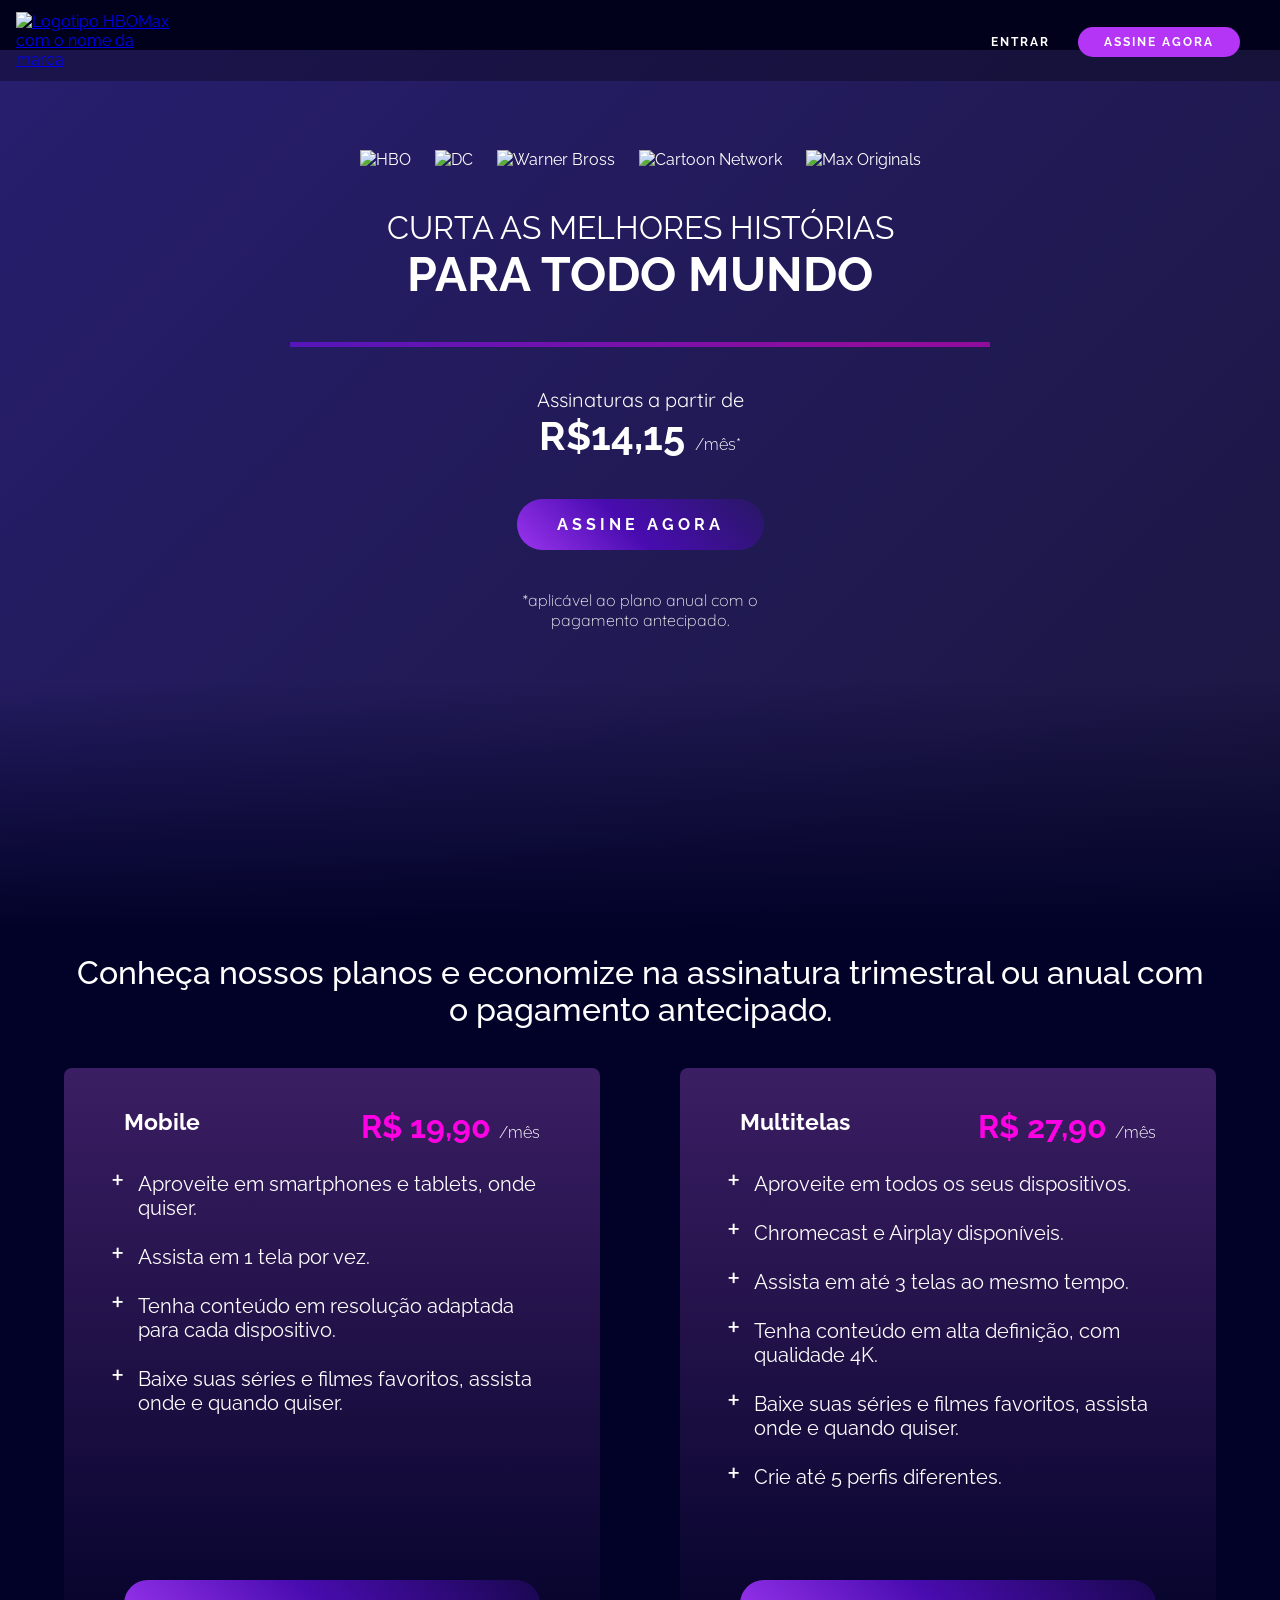
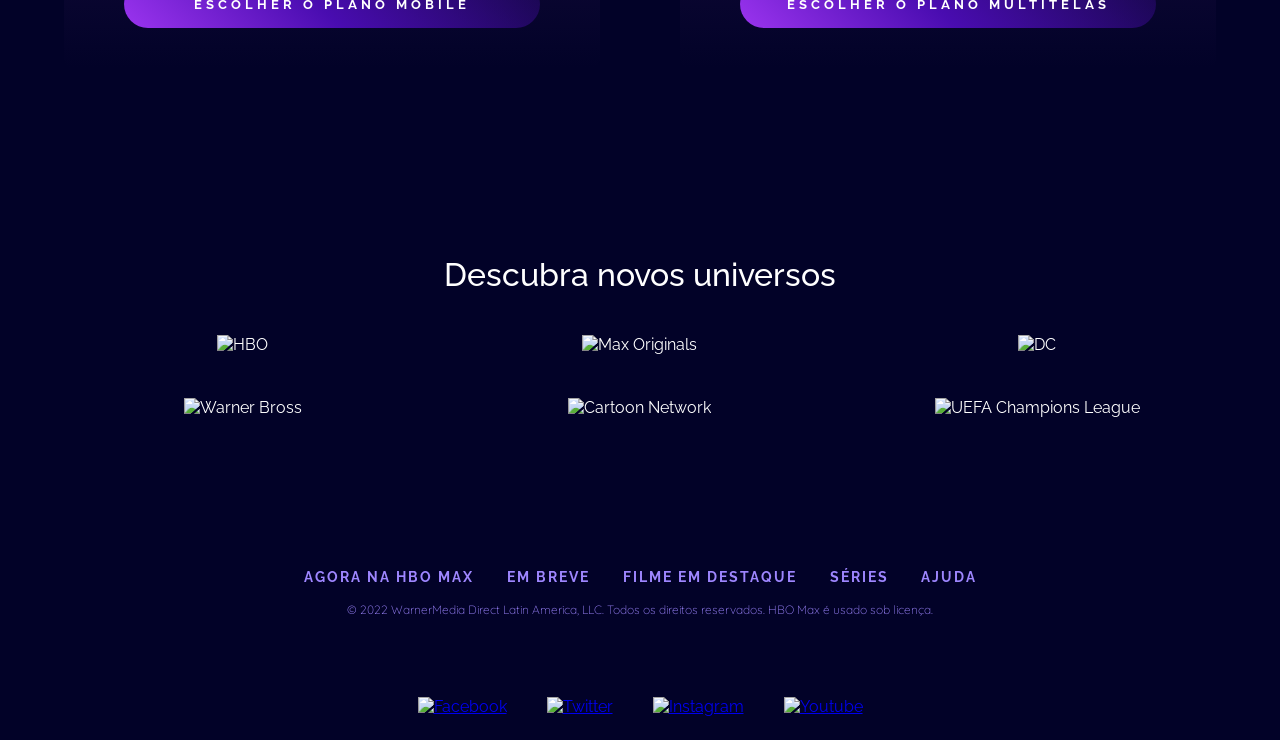
==== index.html @ 7de91bda "Revert "Merge pull request #1 from gustavoc0imbra/template-desafio - Reset Project" This reverts com" ====
<!DOCTYPE html>
<html lang="en">
  <head>
    <meta charset="UTF-8" />
    <meta http-equiv="X-UA-Compatible" content="IE=edge" />
    <meta name="viewport" content="width=device-width, initial-scale=1.0" />
    <link rel="stylesheet" href="assets/css/index.css" />
    <title>HBO Max</title>
  </head>
  <body>
    <nav class="menu">
      <a href="index.html" class="menu__logo">
        <img
          src="assets/images/hbo-logo.svg"
          alt="Logotipo HBOMax com o nome da marca"
          class="menu__logo-image"
        />
      </a>
      <div>
        <a href="signIn.html" class="menu__item">Entrar</a>
        <a href="#subscription" class="menu__item menu__item--button button">
          Assine Agora
        </a>
      </div>
    </nav>
    <header class="header">
      <div class="header__content">
        <div class="header__channels">
          <img class="header__channel" src="assets/images/hbo.png" alt="HBO" />
          <img class="header__channel" src="assets/images/dc.png" alt="DC" />
          <img
            class="header__channel"
            src="assets/images/wb.png"
            alt="Warner Bross"
          />
          <img
            class="header__channel"
            src="assets/images/cartoon-network_neutral.png"
            alt="Cartoon Network"
          />
          <img
            class="header__channel"
            src="assets/images/max_originals.png"
            alt="Max Originals"
          />
        </div>
        <h1 class="header__title">
          <span class="header__title--light">Curta as melhores histórias</span>
          Para todo mundo
        </h1>
        <div class="divider"></div>
        <div class="offer">
          <p>Assinaturas a partir de</p>
          <p class="offer__price">
            R$14,15 <span class="offer__price--small">/mês*</span>
          </p>
        </div>
        <a href="#subscription" class="button button--gradient header__button">
          Assine agora
        </a>
        <p class="text--small">
          *aplicável ao plano anual com o pagamento antecipado.
        </p>
      </div>
    </header>

    <main>
      <section id="subscription" class="subscription">
        <div class="container">
          <h2 class="title">
            Conheça nossos planos e economize na assinatura trimestral ou anual
            com o pagamento antecipado.
          </h2>
          <div class="subscription__plans">
            <div class="subscription__card">
              <div>
                <div class="subscription__plan">
                  <h3>Mobile</h3>
                  <p class="subscription__price">
                    R$ 19,90 <span class="text--small">/mês</span>
                  </p>
                </div>

                <ul class="subscription__goals">
                  <li class="subscription__description">
                    Aproveite em smartphones e tablets, onde quiser.
                  </li>
                  <li class="subscription__description">
                    Assista em 1 tela por vez.
                  </li>
                  <li class="subscription__description">
                    Tenha conteúdo em resolução adaptada para cada dispositivo.
                  </li>
                  <li class="subscription__description">
                    Baixe suas séries e filmes favoritos, assista onde e quando
                    quiser.
                  </li>
                </ul>
              </div>
              <button class="button button--gradient">
                Escolher o Plano Mobile
              </button>
            </div>

            <div class="subscription__card">
              <div>
                <div class="subscription__plan">
                  <h3>Multitelas</h3>
                  <p class="subscription__price">
                    R$ 27,90 <span class="text--small">/mês</span>
                  </p>
                </div>

                <ul>
                  <li class="subscription__description">
                    Aproveite em todos os seus dispositivos.
                  </li>
                  <li class="subscription__description">
                    Chromecast e Airplay disponíveis.
                  </li>
                  <li class="subscription__description">
                    Assista em até 3 telas ao mesmo tempo.
                  </li>
                  <li class="subscription__description">
                    Tenha conteúdo em alta definição, com qualidade 4K.
                  </li>
                  <li class="subscription__description">
                    Baixe suas séries e filmes favoritos, assista onde e quando
                    quiser.
                  </li>
                  <li class="subscription__description">
                    Crie até 5 perfis diferentes.
                  </li>
                </ul>
              </div>
              <button class="button button--gradient">
                Escolher o Plano Multitelas
              </button>
            </div>
          </div>
        </div>
      </section>

      <section id="contents" class="contents container">
        <h2 class="title">Descubra novos universos</h2>
        <div class="contents__container">
          <div class="contents__card">
            <img
              class="contents__image"
              src="assets/images/hbo-default_0.webp"
              alt="HBO"
            />
          </div>
          <div class="contents__card">
            <img
              class="contents__image"
              src="assets/images/MAX-Default.webp"
              alt="Max Originals"
            />
          </div>
          <div class="contents__card">
            <img
              class="contents__image"
              src="assets/images/DC_Default.webp"
              alt="DC"
            />
          </div>
          <div class="contents__card">
            <img
              class="contents__image"
              src="assets/images/WB-Default.webp"
              alt="Warner Bross"
            />
          </div>
          <div class="contents__card">
            <img
              class="contents__image"
              src="assets/images/CN-Default.webp"
              alt="Cartoon Network"
            />
          </div>
          <div class="contents__card">
            <img
              class="contents__image"
              src="assets/images/UCL-Default.webp"
              alt="UEFA Champions League"
            />
          </div>
        </div>
      </section>
    </main>

    <footer class="footer container">
      <div>
        <a class="footer__link" href="https://www.hbomax.com/br/pt/sitemap">
          Agora na HBO Max
        </a>
        <a class="footer__link" href="https://www.hbomax.com/br/pt/coming-soon">
          Em breve
        </a>
        <a class="footer__link" href="https://www.hbomax.com/br/pt/feature">
          Filme em destaque
        </a>
        <a class="footer__link" href="https://www.hbomax.com/br/pt/series"
          >Séries</a
        >
        <a class="footer__link" href="https://help.hbomax.com/br">Ajuda</a>
      </div>
      <p class="text--small footer__legal">
        © 2022 WarnerMedia Direct Latin America, LLC. Todos os direitos
        reservados. HBO Max é usado sob licença.
      </p>
      <div class="footer__social">
        <a
          href="https://www.facebook.com/HBOMaxBr/"
          class="footer__social-link"
        >
          <img src="assets/images/fb_0.png" alt="Facebook" />
        </a>
        <a href="https://twitter.com/HBOMaxBR" class="footer__social-link">
          <img src="assets/images/twitter_0.png" alt="Twitter" />
        </a>
        <a
          href="https://www.instagram.com/hbomaxbr/"
          class="footer__social-link"
        >
          <img src="assets/images/instagram_0.png" alt="Instagram" />
        </a>
        <a
          href="https://www.youtube.com/c/hbomaxbr"
          class="footer__social-link"
        >
          <img src="assets/images/youtube_0.png" alt="Youtube" />
        </a>
      </div>
    </footer>
  </body>
</html>
---- assets/css/index.css ----
@import url("./global.css");

main {
  background: url("../images/background-subscription.png") no-repeat;
  background-size: cover;
}

/* Header */
.header {
  position: relative;
  margin-top: 50px;
  padding: 100px 0 300px;
  background: linear-gradient(-45deg, #56125b, #0f0f10, #271e6e);
  background-size: 400% 400%;
  animation: gradient 10s ease infinite alternate;
}

.header::after {
  content: "";
  width: 100%;
  height: 250px;
  position: absolute;
  bottom: 0;
  background: linear-gradient(0deg, var(--primary-color), transparent);
}

.header__content {
  margin: auto;
  display: flex;
  flex-direction: column;
  align-items: center;
  gap: 40px;
  padding: 0 40px;
}

.header__channels {
  display: flex;
  flex-wrap: wrap;
  justify-content: center;
  gap: 24px;
}

.header__channel {
  object-fit: contain;
}

.header__title {
  text-transform: uppercase;
  text-align: center;
  font-size: 3rem;
}

.header__title--light {
  display: block;
  font-weight: lighter;
  font-size: 2rem;
}

.header .text--small {
  max-width: 300px;
  text-align: center;
}

.header__button {
  animation: wiggle 2.2s linear infinite;
}

/* Divider */

.divider {
  width: 70%;
  max-width: 700px;
  height: 5px;
  background: var(--divider-bg-color);
}

.offer {
  text-align: center;
  font-size: 1.25rem;
}

.offer__price {
  font-family: "Raleway", sans-serif;
  font-size: 2.5rem;
  font-weight: bold;
}

.offer__price--small {
  font-size: 1rem;
  font-weight: 300;
}

.title {
  font-size: 2rem;
  font-weight: 500;
}

/* Subscription Plans */

.subscription {
  background: url("../images/background-movies-series.png") no-repeat;
  background-size: cover;
  position: relative;
}

.subscription__plans {
  display: flex;
  justify-content: space-around;
  gap: 80px;
  margin: 40px 0;
  perspective: 2000px;
  perspective-origin: top;
}

.subscription__card {
  background: var(--card-bg-color);
  padding: 40px 60px;
  border-radius: 8px;
  display: flex;
  min-height: 600px;
  flex-direction: column;
  justify-content: space-between;
  transition: transform 1s ease-in-out;
}

.subscription__plans:has(.subscription__card:nth-child(1):hover)
  .subscription__card:nth-child(2) {
  transform: rotateY(-45deg);
}

.subscription__plans:has(.subscription__card:nth-child(2):hover)
  .subscription__card:nth-child(1) {
  transform: rotateY(45deg);
}

.subscription__description {
  text-align: left;
  list-style: none;
  font-size: 1.25rem;
  margin-bottom: 14px;
  padding-left: 14px;
}

.subscription__price {
  font-size: 2rem;
  font-family: "Raleway", sans-serif;
  color: var(--secondary-color);
  font-weight: 700;
}

.subscription__price .text--small {
  color: var(--text-color);
}

.subscription__description::marker {
  content: "+";
  font-size: 2rem;
  margin: 0 8px 0 0;
}

.subscription__plan {
  display: flex;
  justify-content: space-between;
  font-size: 1.25rem;
  margin-bottom: 16px;
}

/* Contents */
.contents {
  margin: 100px auto;
}

.contents__container {
  margin-top: 40px;
  display: grid;
  grid-template-columns: repeat(3, 1fr);
  gap: 40px;
}

.contents__card {
  border-radius: 16px;
  background-repeat: no-repeat;
  background-size: cover;
  background-position: center;
  border: 2px solid transparent;
  transition: transform 0.8s, background 0.8s, border 1s;
}

.contents__card:hover {
  transform: scale(1.05);
  border: 2px solid var(--tertiary-color);
}

.contents__card:hover .contents__image {
  opacity: 0;
}

.contents__image {
  width: 100%;
  object-fit: cover;
  object-position: center;
  transition: opacity 2s;
}

/* HBO Content */

.contents__card:nth-child(1):hover {
  background-image: url("../images/hbo-hover_0.webp");
}

/* Max Originals Content */

.contents__card:nth-child(2):hover {
  background-image: url("../images/MAX-Hover.webp");
}

/* DC Content */

.contents__card:nth-child(3):hover {
  background-image: url("../images/DC-Hover.webp");
}

/* WB Content */

.contents__card:nth-child(4):hover {
  background-image: url("../images/WB-Hover.webp");
}

/* CN Content */

.contents__card:nth-child(5):hover {
  background-image: url("../images/CN-Hover.png");
}

/* Champions League Content */

.contents__card:nth-child(6):hover {
  background-image: url("../images/UCL-Hover.webp");
}

/* Media Queries */

@media screen and (max-width: 1200px) {
  .subscription__plans {
    gap: 40px;
  }

  .contents__container {
    gap: 32px;
  }
}

@media screen and (max-width: 1140px) {
  .subscription__plans {
    flex-direction: column;
    align-items: center;
  }

  .subscription__card {
    max-width: 600px;
  }
}

@media screen and (max-width: 800px) {
  .contents__container {
    grid-template-columns: repeat(2, 1fr);
  }
}

@media screen and (max-width: 480px) {
  .subscription__price {
    font-size: 1.5rem;
  }

  .subscription__description {
    font-size: 1rem;
  }

  .subscription__plan {
    flex-direction: column;
    justify-content: center;
  }

  .subscription__card {
    padding: 40px;
  }

  .contents__container {
    grid-template-columns: repeat(6, 100%);
    grid-auto-flow: column;
    overflow: auto hidden;
  }
}

@media (pointer: coarse) {
  .contents__card:hover {
    transform: none;
  }

  .subscription__plans:has(.subscription__card:nth-child(1):hover)
    .subscription__card:nth-child(2),
  .subscription__plans:has(.subscription__card:nth-child(2):hover)
    .subscription__card:nth-child(1) {
    transform: none;
  }
}

/* Animations */

@keyframes gradient {
  0% {
    background-position: 0% 50%;
  }
  50% {
    background-position: 100% 50%;
  }
  100% {
    background-position: 0% 50%;
  }
}

@keyframes wiggle {
  0%,
  10% {
    transform: rotate(0);
  }
  15% {
    transform: rotate(-15deg);
  }
  20% {
    transform: rotate(10deg);
  }
  25% {
    transform: rotate(-10deg);
  }
  30% {
    transform: rotate(10deg);
  }
  35% {
    transform: rotate(-10deg);
  }
  40%,
  100% {
    transform: rotate(0);
  }
}
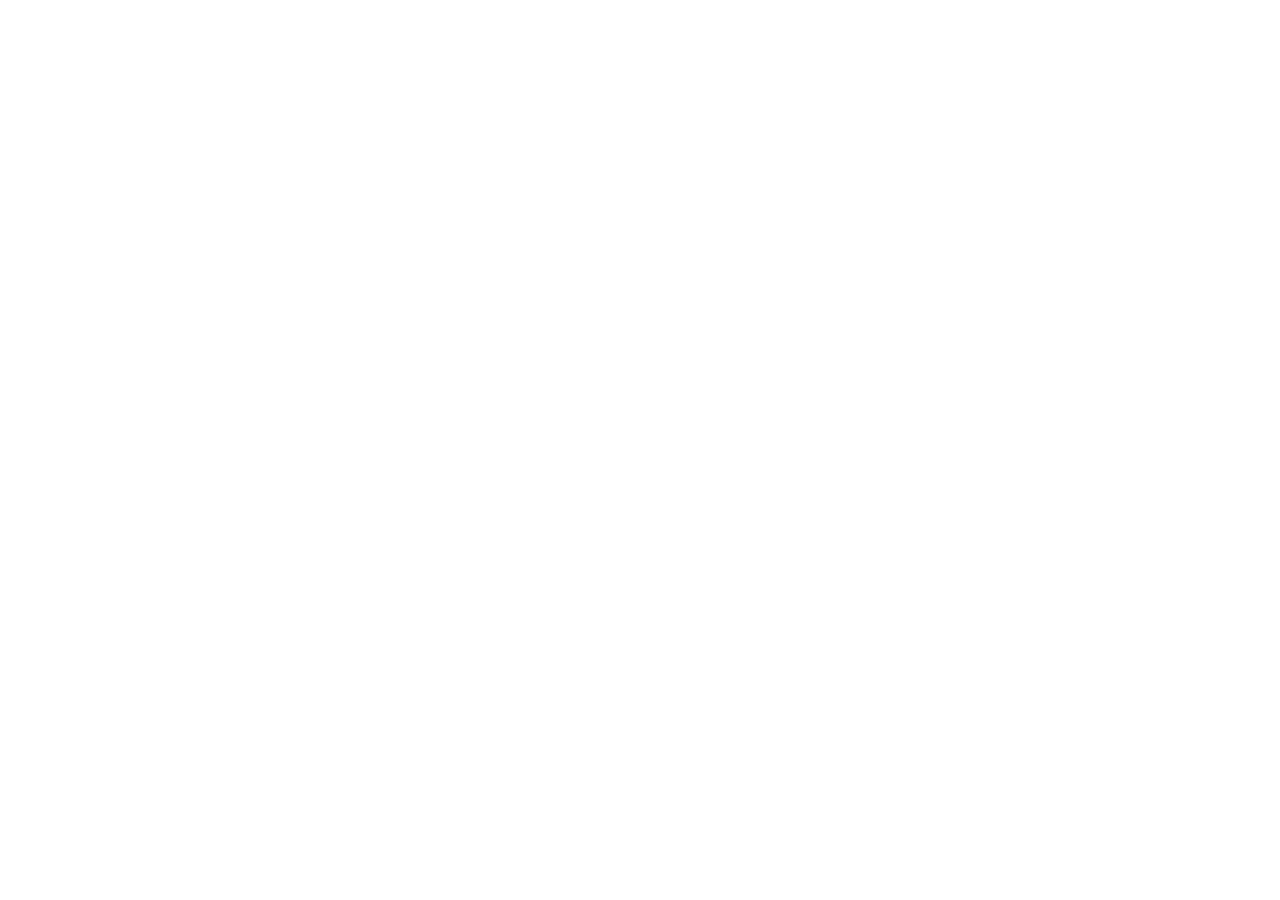
==== commit 6ee9d619: "Init Project" ====
--- a/index.html
+++ b/index.html
@@ -1,238 +1,11 @@
 <!DOCTYPE html>
 <html lang="en">
-  <head>
-    <meta charset="UTF-8" />
-    <meta http-equiv="X-UA-Compatible" content="IE=edge" />
-    <meta name="viewport" content="width=device-width, initial-scale=1.0" />
-    <link rel="stylesheet" href="assets/css/index.css" />
+<head>
+    <meta charset="UTF-8">
+    <meta name="viewport" content="width=device-width, initial-scale=1.0">
     <title>HBO Max</title>
-  </head>
-  <body>
-    <nav class="menu">
-      <a href="index.html" class="menu__logo">
-        <img
-          src="assets/images/hbo-logo.svg"
-          alt="Logotipo HBOMax com o nome da marca"
-          class="menu__logo-image"
-        />
-      </a>
-      <div>
-        <a href="signIn.html" class="menu__item">Entrar</a>
-        <a href="#subscription" class="menu__item menu__item--button button">
-          Assine Agora
-        </a>
-      </div>
-    </nav>
-    <header class="header">
-      <div class="header__content">
-        <div class="header__channels">
-          <img class="header__channel" src="assets/images/hbo.png" alt="HBO" />
-          <img class="header__channel" src="assets/images/dc.png" alt="DC" />
-          <img
-            class="header__channel"
-            src="assets/images/wb.png"
-            alt="Warner Bross"
-          />
-          <img
-            class="header__channel"
-            src="assets/images/cartoon-network_neutral.png"
-            alt="Cartoon Network"
-          />
-          <img
-            class="header__channel"
-            src="assets/images/max_originals.png"
-            alt="Max Originals"
-          />
-        </div>
-        <h1 class="header__title">
-          <span class="header__title--light">Curta as melhores histórias</span>
-          Para todo mundo
-        </h1>
-        <div class="divider"></div>
-        <div class="offer">
-          <p>Assinaturas a partir de</p>
-          <p class="offer__price">
-            R$14,15 <span class="offer__price--small">/mês*</span>
-          </p>
-        </div>
-        <a href="#subscription" class="button button--gradient header__button">
-          Assine agora
-        </a>
-        <p class="text--small">
-          *aplicável ao plano anual com o pagamento antecipado.
-        </p>
-      </div>
-    </header>
-
-    <main>
-      <section id="subscription" class="subscription">
-        <div class="container">
-          <h2 class="title">
-            Conheça nossos planos e economize na assinatura trimestral ou anual
-            com o pagamento antecipado.
-          </h2>
-          <div class="subscription__plans">
-            <div class="subscription__card">
-              <div>
-                <div class="subscription__plan">
-                  <h3>Mobile</h3>
-                  <p class="subscription__price">
-                    R$ 19,90 <span class="text--small">/mês</span>
-                  </p>
-                </div>
-
-                <ul class="subscription__goals">
-                  <li class="subscription__description">
-                    Aproveite em smartphones e tablets, onde quiser.
-                  </li>
-                  <li class="subscription__description">
-                    Assista em 1 tela por vez.
-                  </li>
-                  <li class="subscription__description">
-                    Tenha conteúdo em resolução adaptada para cada dispositivo.
-                  </li>
-                  <li class="subscription__description">
-                    Baixe suas séries e filmes favoritos, assista onde e quando
-                    quiser.
-                  </li>
-                </ul>
-              </div>
-              <button class="button button--gradient">
-                Escolher o Plano Mobile
-              </button>
-            </div>
-
-            <div class="subscription__card">
-              <div>
-                <div class="subscription__plan">
-                  <h3>Multitelas</h3>
-                  <p class="subscription__price">
-                    R$ 27,90 <span class="text--small">/mês</span>
-                  </p>
-                </div>
-
-                <ul>
-                  <li class="subscription__description">
-                    Aproveite em todos os seus dispositivos.
-                  </li>
-                  <li class="subscription__description">
-                    Chromecast e Airplay disponíveis.
-                  </li>
-                  <li class="subscription__description">
-                    Assista em até 3 telas ao mesmo tempo.
-                  </li>
-                  <li class="subscription__description">
-                    Tenha conteúdo em alta definição, com qualidade 4K.
-                  </li>
-                  <li class="subscription__description">
-                    Baixe suas séries e filmes favoritos, assista onde e quando
-                    quiser.
-                  </li>
-                  <li class="subscription__description">
-                    Crie até 5 perfis diferentes.
-                  </li>
-                </ul>
-              </div>
-              <button class="button button--gradient">
-                Escolher o Plano Multitelas
-              </button>
-            </div>
-          </div>
-        </div>
-      </section>
-
-      <section id="contents" class="contents container">
-        <h2 class="title">Descubra novos universos</h2>
-        <div class="contents__container">
-          <div class="contents__card">
-            <img
-              class="contents__image"
-              src="assets/images/hbo-default_0.webp"
-              alt="HBO"
-            />
-          </div>
-          <div class="contents__card">
-            <img
-              class="contents__image"
-              src="assets/images/MAX-Default.webp"
-              alt="Max Originals"
-            />
-          </div>
-          <div class="contents__card">
-            <img
-              class="contents__image"
-              src="assets/images/DC_Default.webp"
-              alt="DC"
-            />
-          </div>
-          <div class="contents__card">
-            <img
-              class="contents__image"
-              src="assets/images/WB-Default.webp"
-              alt="Warner Bross"
-            />
-          </div>
-          <div class="contents__card">
-            <img
-              class="contents__image"
-              src="assets/images/CN-Default.webp"
-              alt="Cartoon Network"
-            />
-          </div>
-          <div class="contents__card">
-            <img
-              class="contents__image"
-              src="assets/images/UCL-Default.webp"
-              alt="UEFA Champions League"
-            />
-          </div>
-        </div>
-      </section>
-    </main>
-
-    <footer class="footer container">
-      <div>
-        <a class="footer__link" href="https://www.hbomax.com/br/pt/sitemap">
-          Agora na HBO Max
-        </a>
-        <a class="footer__link" href="https://www.hbomax.com/br/pt/coming-soon">
-          Em breve
-        </a>
-        <a class="footer__link" href="https://www.hbomax.com/br/pt/feature">
-          Filme em destaque
-        </a>
-        <a class="footer__link" href="https://www.hbomax.com/br/pt/series"
-          >Séries</a
-        >
-        <a class="footer__link" href="https://help.hbomax.com/br">Ajuda</a>
-      </div>
-      <p class="text--small footer__legal">
-        © 2022 WarnerMedia Direct Latin America, LLC. Todos os direitos
-        reservados. HBO Max é usado sob licença.
-      </p>
-      <div class="footer__social">
-        <a
-          href="https://www.facebook.com/HBOMaxBr/"
-          class="footer__social-link"
-        >
-          <img src="assets/images/fb_0.png" alt="Facebook" />
-        </a>
-        <a href="https://twitter.com/HBOMaxBR" class="footer__social-link">
-          <img src="assets/images/twitter_0.png" alt="Twitter" />
-        </a>
-        <a
-          href="https://www.instagram.com/hbomaxbr/"
-          class="footer__social-link"
-        >
-          <img src="assets/images/instagram_0.png" alt="Instagram" />
-        </a>
-        <a
-          href="https://www.youtube.com/c/hbomaxbr"
-          class="footer__social-link"
-        >
-          <img src="assets/images/youtube_0.png" alt="Youtube" />
-        </a>
-      </div>
-    </footer>
-  </body>
-</html>
+</head>
+<body>
+    
+</body>
+</html>
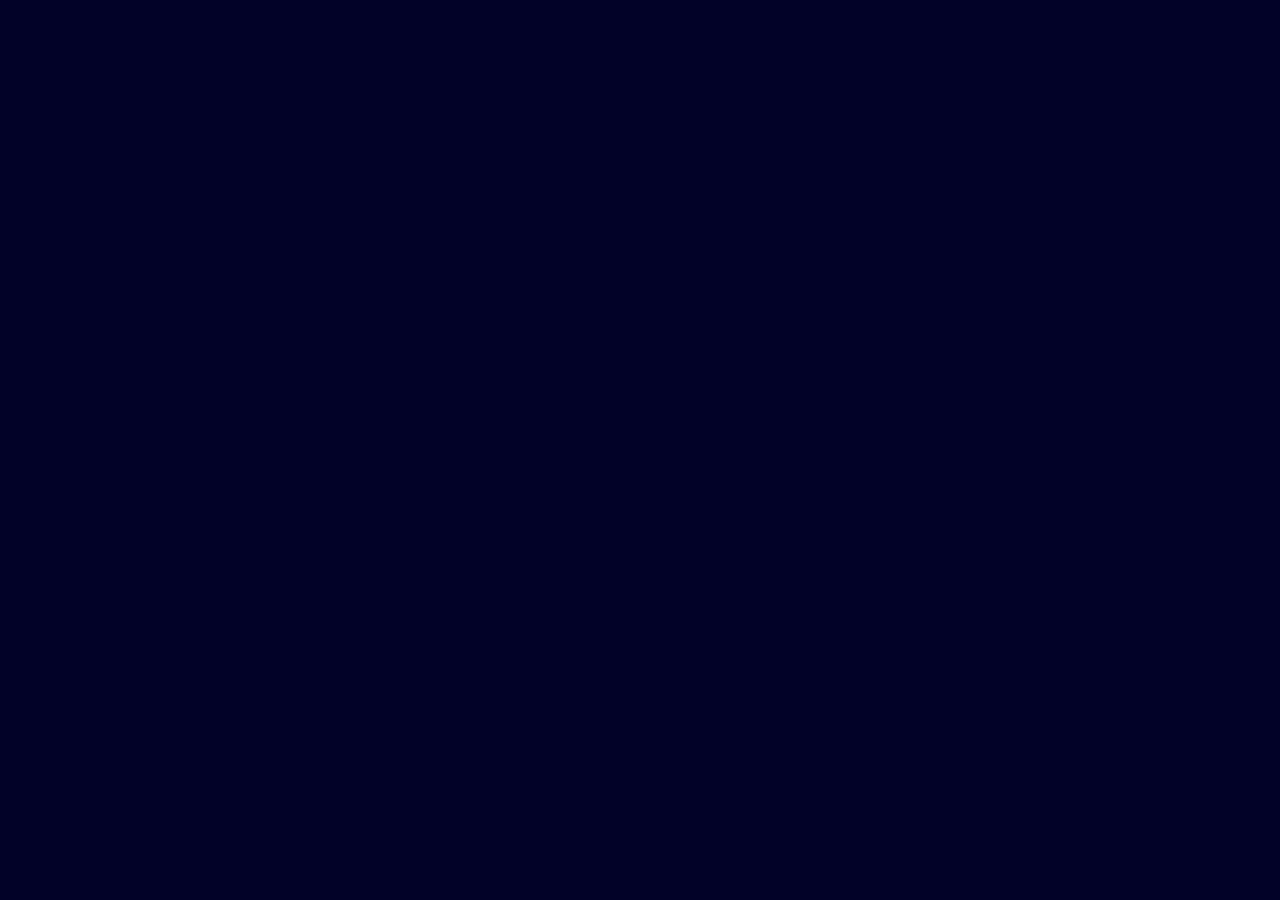
==== commit e4fc31c2: "Init Index Page" ====
--- a/index.html
+++ b/index.html
@@ -3,9 +3,9 @@
 <head>
     <meta charset="UTF-8">
     <meta name="viewport" content="width=device-width, initial-scale=1.0">
+    <link rel="stylesheet" href="./assets/css/index-style.css">
     <title>HBO Max</title>
 </head>
 <body>
-    
 </body>
 </html>
--- a/assets/css/index-style.css
+++ b/assets/css/index-style.css
@@ -0,0 +1 @@
+@import url("./global.css");
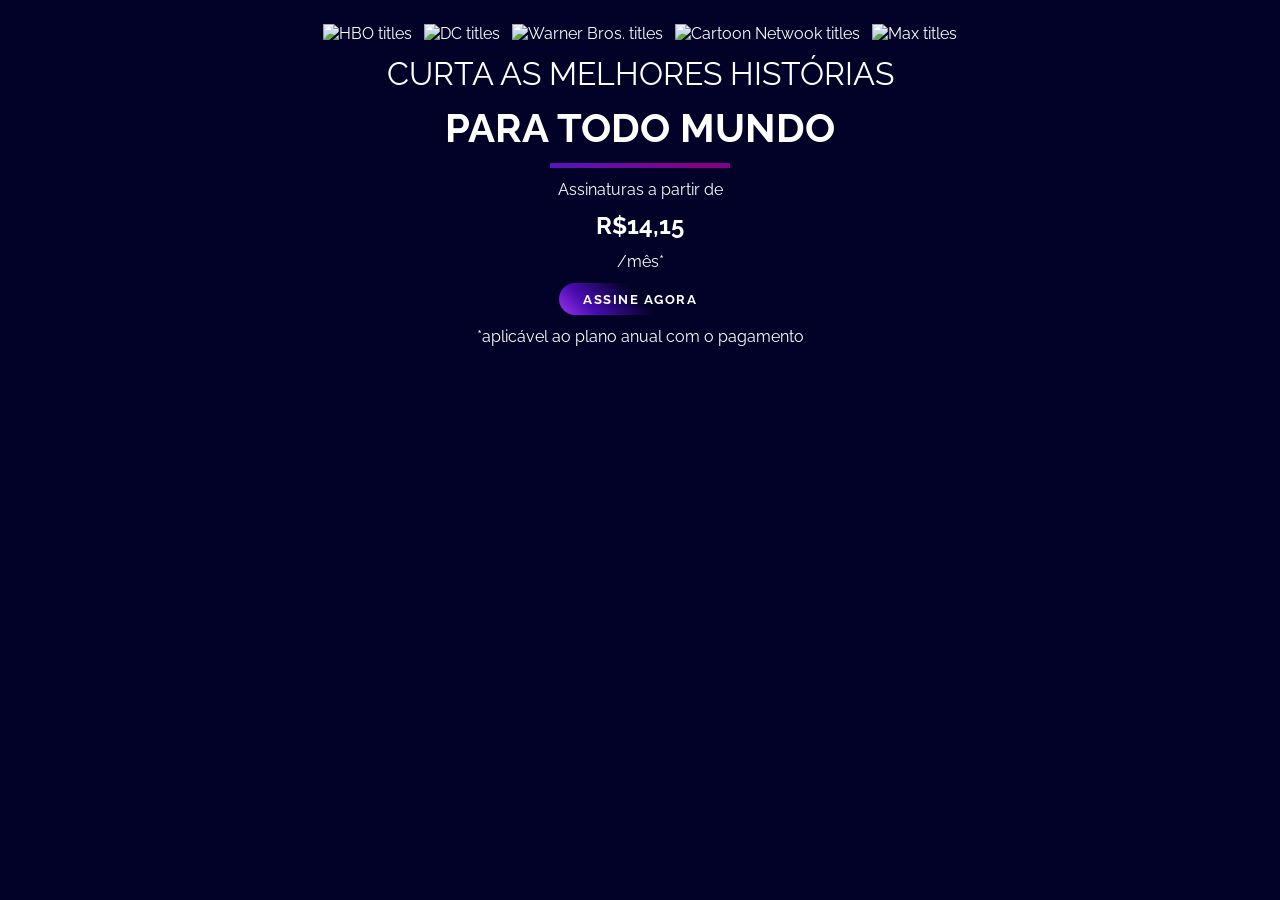
==== commit 9499fa9b: "Index page first section" ====
--- a/index.html
+++ b/index.html
@@ -7,5 +7,41 @@
     <title>HBO Max</title>
 </head>
 <body>
+    <main class="main">
+        <section class="main__section">
+            <div class="main__images">
+                <img class="main__image" src="./assets/images/hbo.png" alt="HBO titles">
+                <img class="main__image" src="./assets/images/dc.png" alt="DC titles">
+                <img class="main__image" src="./assets/images/wb.png" alt="Warner Bros. titles">
+                <img class="main__image" src="./assets/images/cartoon-network_neutral.png" alt="Cartoon Netwook titles">
+                <img class="main__image" src="./assets/images/max_originals.png" alt="Max titles">
+            </div>
+            <p class="main__text main__text-uppercase main__text-md">Curta as melhores histórias</p>
+            <h1 class="main__text main__text-uppercase main__text-lg">Para todo mundo</h1>
+            <hr class="main__divider">
+            <p>Assinaturas a partir de</p>
+            <h2>R$14,15</h2>
+            <p>/mês*</p>
+
+            <button class="main__button main__button-xl button__gradient" href="#">Assine agora</button>
+            <p>*aplicável ao plano anual com o pagamento</p>
+        </section>
+        <!-- <section>
+            <p>
+                Conheça nossos planos e economize na assinatura trimestral ou anual com o pagamento antecipado.
+            </p>
+            <div>
+                <h2>Mobile</h2>
+                <h2>R$ 19,90</h2> /mês
+                <ul>
+                    <li>Aproveite em smartphones e tablets, onde quiser.</li>
+                    <li>Assista em 1 tela por vez.</li>
+                    <li>Tenha o conteúdo em resolução adaptada para cada dispositivo.</li>
+                    <li>Baixe suas séries e filmes favoritos, assista onde e quando quiser.</li>
+                </ul>
+                <a href="#">Escolher o plano mobile</a>
+            </div>
+        </section> -->
+    </main>    
 </body>
 </html>
--- a/assets/css/index-style.css
+++ b/assets/css/index-style.css
@@ -1 +1,62 @@
-@import url("./global.css");+@import url("./global.css");
+
+.main__section {
+    display: flex;
+    justify-content: center;
+    align-items: center;
+    flex-direction: column;
+    gap: 12px;
+    padding: 24px;
+    text-align: center;
+}
+
+.main__images {
+    display: flex;
+    justify-content: center;
+    align-items: center;
+    flex-wrap: wrap;
+    gap: 12px;
+}
+
+.main__image {
+    object-fit: contain;
+}
+
+.main__divider {
+    border: none;
+    background: var(--divider-bg-color);
+    width: 180px;
+    height: 5px;
+}
+
+.main__text {
+
+}
+
+.main__text-md {
+    font-size: 2rem;
+}
+
+.main__text-lg {
+    font-size: 2.5rem;
+}
+
+.main__text-uppercase {
+    text-transform: uppercase;
+}
+
+.main__button {
+    border: none;
+    border-radius: 24px;
+    color: var(--text-color);
+    font-weight: bold;
+    letter-spacing: 1.5px;
+    text-transform: uppercase;
+    text-decoration: none;
+    text-align: center;
+    padding: 8px 24px;
+}
+
+.button__gradient {
+    background: var(--btn-bg-color-gradient);
+}
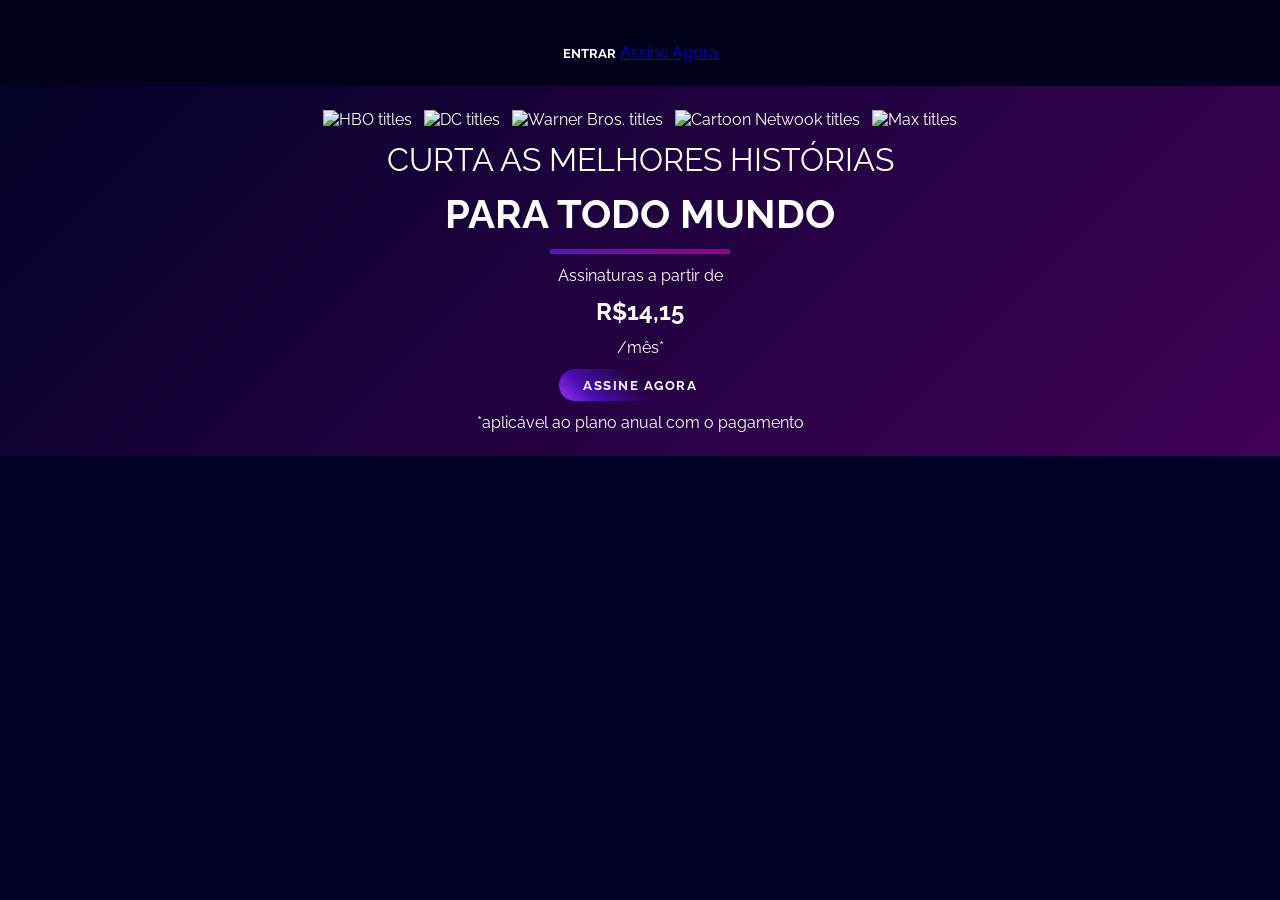
==== commit 7fa18be9: "background animation and init header section" ====
--- a/index.html
+++ b/index.html
@@ -7,6 +7,15 @@
     <title>HBO Max</title>
 </head>
 <body>
+    <header class="header">
+        <a href="./index.html">
+            <img src="./assets/images/hbo-logo.svg" alt="">
+        </a>
+        <div class="header__linkgroup">
+            <a class="header__link" href="./signIn.html">Entrar</a>
+            <a class="header__button-link" href="#">Assine Agora</a>
+        </div>
+    </header>
     <main class="main">
         <section class="main__section">
             <div class="main__images">
--- a/assets/css/index-style.css
+++ b/assets/css/index-style.css
@@ -1,6 +1,28 @@
 @import url("./global.css");
 
+.header {
+    background-color: var(--nav-bg-color);
+    display: flex;
+    flex-direction: column;
+    justify-content: center;
+    align-items: center;
+    opacity: 1;
+    padding: 24px;
+    position: sticky;
+    width: 100vw;
+}
+
+.header__link {
+    color: var(--text-color);
+    font-weight: bold;
+    font-size: 0.80rem;
+    text-decoration: none;
+    text-transform: uppercase;
+}
+
 .main__section {
+    background: linear-gradient(-45deg, var(--secondary-color), var(--primary-color));
+    background-size: 400% 400%;
     display: flex;
     justify-content: center;
     align-items: center;
@@ -8,6 +30,7 @@
     gap: 12px;
     padding: 24px;
     text-align: center;
+    animation: background_gradient 5s ease infinite alternate;
 }
 
 .main__images {
@@ -59,4 +82,16 @@
 
 .button__gradient {
     background: var(--btn-bg-color-gradient);
+}
+
+@keyframes background_gradient {
+    0% {
+        background-position: 0% 50%;
+    }
+    50% {
+        background-position: 100% 50%;
+    }
+    100% {
+        background-position: 0% 50%;
+    }
 }
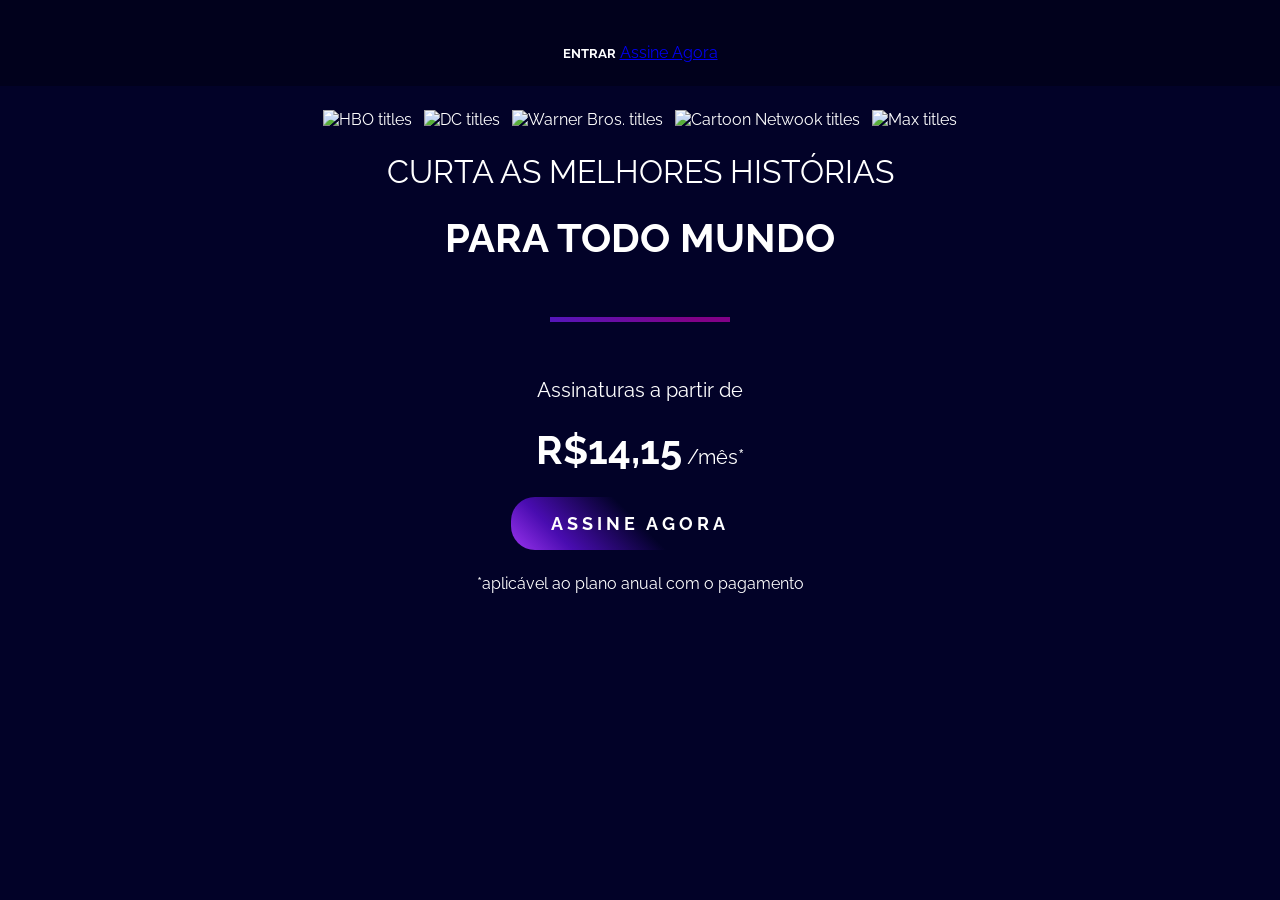
==== commit 9cc0f883: "add first section animation and button animation" ====
--- a/index.html
+++ b/index.html
@@ -28,11 +28,9 @@
             <p class="main__text main__text-uppercase main__text-md">Curta as melhores histórias</p>
             <h1 class="main__text main__text-uppercase main__text-lg">Para todo mundo</h1>
             <hr class="main__divider">
-            <p>Assinaturas a partir de</p>
-            <h2>R$14,15</h2>
-            <p>/mês*</p>
-
-            <button class="main__button main__button-xl button__gradient" href="#">Assine agora</button>
+            <p class="main__text">Assinaturas a partir de</p>
+            <h2 class="main__text main__text-lg main__subscription">R$14,15</h2>
+            <button class="main__button button-xl button__gradient button-wiggle" href="#">Assine agora</button>
             <p>*aplicável ao plano anual com o pagamento</p>
         </section>
         <!-- <section>
--- a/assets/css/index-style.css
+++ b/assets/css/index-style.css
@@ -21,16 +21,21 @@
 }
 
 .main__section {
-    background: linear-gradient(-45deg, var(--secondary-color), var(--primary-color));
+    background: linear-gradient(
+        -45deg,
+        #490cb0 0%,
+        #9b34ef 20%,
+        transparent 50%
+      );
     background-size: 400% 400%;
     display: flex;
     justify-content: center;
     align-items: center;
     flex-direction: column;
-    gap: 12px;
+    gap: 24px;
     padding: 24px;
     text-align: center;
-    animation: background_gradient 5s ease infinite alternate;
+    animation: background_gradient 10s ease infinite alternate;
 }
 
 .main__images {
@@ -50,10 +55,11 @@
     background: var(--divider-bg-color);
     width: 180px;
     height: 5px;
+    margin: 32px 0;
 }
 
 .main__text {
-
+    font-size: 1.25rem;
 }
 
 .main__text-md {
@@ -68,20 +74,35 @@
     text-transform: uppercase;
 }
 
+.main__subscription::after {
+    content: " /mês*";
+    font-size: 1.25rem;
+    font-weight: 400;
+}
+
 .main__button {
     border: none;
     border-radius: 24px;
     color: var(--text-color);
     font-weight: bold;
-    letter-spacing: 1.5px;
+    letter-spacing: 4px;
     text-transform: uppercase;
     text-decoration: none;
     text-align: center;
     padding: 8px 24px;
 }
 
+.button-xl {
+    font-size: 1.1rem;
+    padding: 16px 40px;
+}
+
 .button__gradient {
     background: var(--btn-bg-color-gradient);
+}
+
+.button-wiggle {
+    animation: wiggle 2s linear infinite;
 }
 
 @keyframes background_gradient {
@@ -94,4 +115,28 @@
     100% {
         background-position: 0% 50%;
     }
+}
+
+@keyframes wiggle {
+    0% {
+        transform: rotate(0);
+    }
+    15% {
+        transform: rotate(-15deg);
+    }
+    20% {
+        transform: rotate(10deg);
+    }
+    25% {
+        transform: rotate(-10deg);
+    }
+    30% {
+        transform: rotate(10deg);
+    }
+    35% {
+        transform: rotate(-10deg);
+    }
+    40%, 100% {
+        transform: rotate(0);
+    }
 }
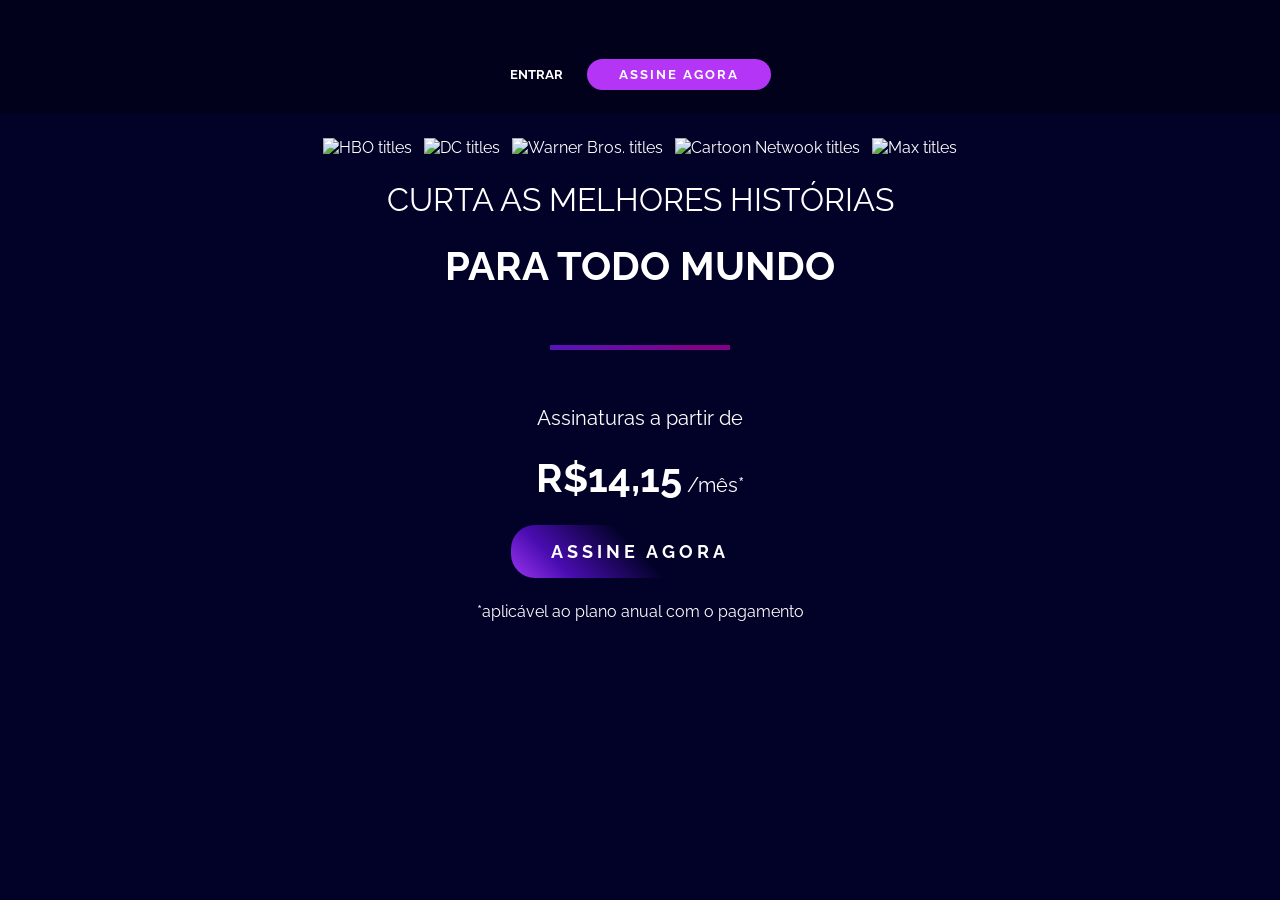
==== commit fc911564: "header button style" ====
--- a/index.html
+++ b/index.html
@@ -8,12 +8,12 @@
 </head>
 <body>
     <header class="header">
-        <a href="./index.html">
-            <img src="./assets/images/hbo-logo.svg" alt="">
+        <a class="header__imagecontainer" href="./index.html">
+            <img class="header__image" src="./assets/images/hbo-logo.svg" alt="">
         </a>
         <div class="header__linkgroup">
             <a class="header__link" href="./signIn.html">Entrar</a>
-            <a class="header__button-link" href="#">Assine Agora</a>
+            <a class="header__button" href="#">Assine Agora</a>
         </div>
     </header>
     <main class="main">
--- a/assets/css/index-style.css
+++ b/assets/css/index-style.css
@@ -6,10 +6,40 @@
     flex-direction: column;
     justify-content: center;
     align-items: center;
+    gap: 16px;
     opacity: 1;
     padding: 24px;
     position: sticky;
+    top: 0;
     width: 100vw;
+}
+
+.header__image {
+    width: 100px;
+    object-fit: cover;
+}
+
+.header__linkgroup {
+    display: flex;
+    justify-content: center;
+    align-items: center;
+    gap: 24px;
+}
+
+.header__link {
+    color: var(--btn-link-color);
+}
+
+.header__button {
+    background-color: var(--tertiary-color);
+    border-radius: 24px;
+    color: var(--btn-link-bg-color);
+    font-weight: bold;
+    font-size: 0.8rem;
+    letter-spacing: 2px;
+    text-decoration: none;
+    text-transform: uppercase;
+    padding: 8px 32px;
 }
 
 .header__link {
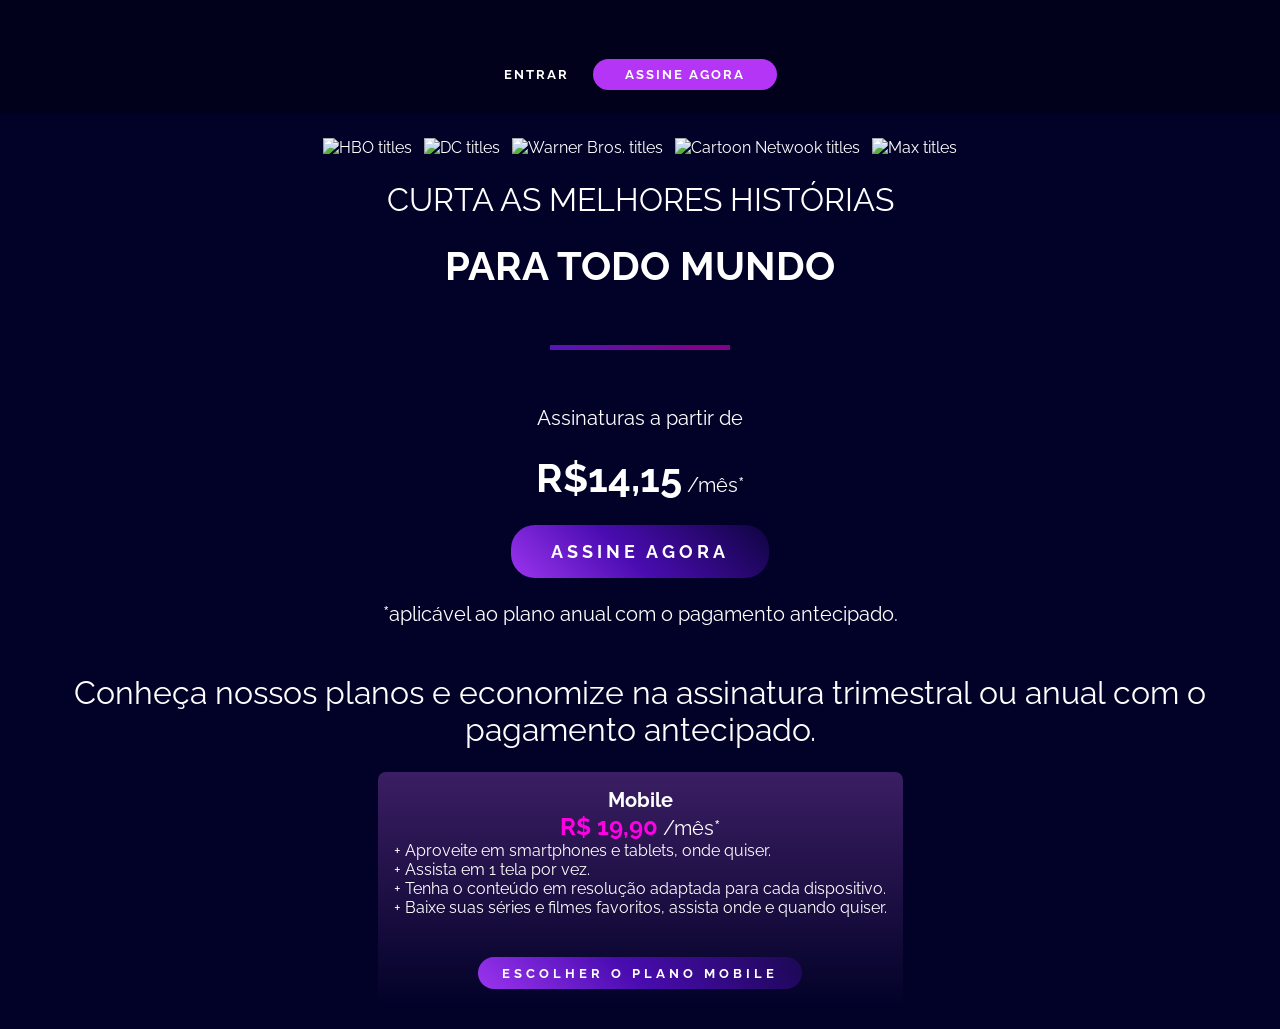
==== commit a09d1641: "start main card]" ====
--- a/index.html
+++ b/index.html
@@ -17,7 +17,7 @@
         </div>
     </header>
     <main class="main">
-        <section class="main__section">
+        <section class="main__section main__gradient">
             <div class="main__images">
                 <img class="main__image" src="./assets/images/hbo.png" alt="HBO titles">
                 <img class="main__image" src="./assets/images/dc.png" alt="DC titles">
@@ -30,25 +30,30 @@
             <hr class="main__divider">
             <p class="main__text">Assinaturas a partir de</p>
             <h2 class="main__text main__text-lg main__subscription">R$14,15</h2>
-            <button class="main__button button-xl button__gradient button-wiggle" href="#">Assine agora</button>
-            <p>*aplicável ao plano anual com o pagamento</p>
+            <a class="main__button button-xl button__gradient button-wiggle" href="#">Assine agora</a>
+            <p class="main__text">*aplicável ao plano anual com o pagamento antecipado.</p>
         </section>
-        <!-- <section>
-            <p>
+        <section class="main__section">
+            <p class="main__text-md">
                 Conheça nossos planos e economize na assinatura trimestral ou anual com o pagamento antecipado.
             </p>
-            <div>
-                <h2>Mobile</h2>
-                <h2>R$ 19,90</h2> /mês
-                <ul>
-                    <li>Aproveite em smartphones e tablets, onde quiser.</li>
-                    <li>Assista em 1 tela por vez.</li>
-                    <li>Tenha o conteúdo em resolução adaptada para cada dispositivo.</li>
-                    <li>Baixe suas séries e filmes favoritos, assista onde e quando quiser.</li>
-                </ul>
-                <a href="#">Escolher o plano mobile</a>
+            <div class="main__card">
+                <div class="card__content">
+                    <h2 class="main__text">Mobile</h2>
+                    <h2 class="main__subscription main__text-secondary">R$ 19,90</h2>
+                    <ul class="main__subscriptionplan">
+                        <li class="maint__text main__subscriptionfeature">Aproveite em smartphones e tablets, onde quiser.</li>
+                        <li class="maint__text main__subscriptionfeature">Assista em 1 tela por vez.</li>
+                        <li class="maint__text main__subscriptionfeature">Tenha o conteúdo em resolução adaptada para cada dispositivo.</li>
+                        <li class="maint__text main__subscriptionfeature">Baixe suas séries e filmes favoritos, assista onde e quando quiser.</li>
+                    </ul>
+                </div>
+                
+                <div class="card__actions">
+                    <button class="main__button button__gradient">Escolher o plano mobile</button>
+                </div>
             </div>
-        </section> -->
+        </section>
     </main>    
 </body>
 </html>
--- a/assets/css/index-style.css
+++ b/assets/css/index-style.css
@@ -28,6 +28,7 @@
 
 .header__link {
     color: var(--btn-link-color);
+    letter-spacing: 2px;
 }
 
 .header__button {
@@ -40,6 +41,13 @@
     text-decoration: none;
     text-transform: uppercase;
     padding: 8px 32px;
+    transition: background-color ease 0.8s;
+}
+
+.header__button:hover {
+    background-color: var(--btn-link-bg-color);
+    color: var(--btn-link-color);
+    transition: background-color ease 0.8s;
 }
 
 .header__link {
@@ -51,6 +59,18 @@
 }
 
 .main__section {
+    
+    
+    display: flex;
+    justify-content: center;
+    align-items: center;
+    flex-direction: column;
+    gap: 24px;
+    padding: 24px;
+    text-align: center;
+}
+
+.main__gradient {
     background: linear-gradient(
         -45deg,
         #490cb0 0%,
@@ -58,16 +78,8 @@
         transparent 50%
       );
     background-size: 400% 400%;
-    display: flex;
-    justify-content: center;
-    align-items: center;
-    flex-direction: column;
-    gap: 24px;
-    padding: 24px;
-    text-align: center;
     animation: background_gradient 10s ease infinite alternate;
 }
-
 .main__images {
     display: flex;
     justify-content: center;
@@ -106,6 +118,7 @@
 
 .main__subscription::after {
     content: " /mês*";
+    color: var(--text-color);
     font-size: 1.25rem;
     font-weight: 400;
 }
@@ -129,10 +142,43 @@
 
 .button__gradient {
     background: var(--btn-bg-color-gradient);
+    background-size: 250%;
+    transition: outline ease 0.8s, transform ease 0.8s, background-position ease 0.8s;
+}
+
+.button__gradient:hover {
+    background-position: -250px;
+    outline: solid var(--secondary-color) 2px;
+    transform: scale(1.2);
+    transition: outline ease 0.8s, transform ease 0.8s, background-position ease 0.8s;
 }
 
 .button-wiggle {
     animation: wiggle 2s linear infinite;
+}
+
+.main__card {
+    display: flex;
+    flex-direction: column;
+    justify-content: space-around;
+    align-items: center;
+    gap: 40px;
+    background: var(--card-bg-color);
+    border-radius: 8px;
+    padding: 16px;
+}
+
+.main__text-secondary {
+    color: var(--secondary-color);
+}
+
+.main__subscriptionplan {
+    text-align: justify;
+}
+
+.main__subscriptionfeature::before {
+    content: "+";
+    margin-right: 4px;
 }
 
 @keyframes background_gradient {
